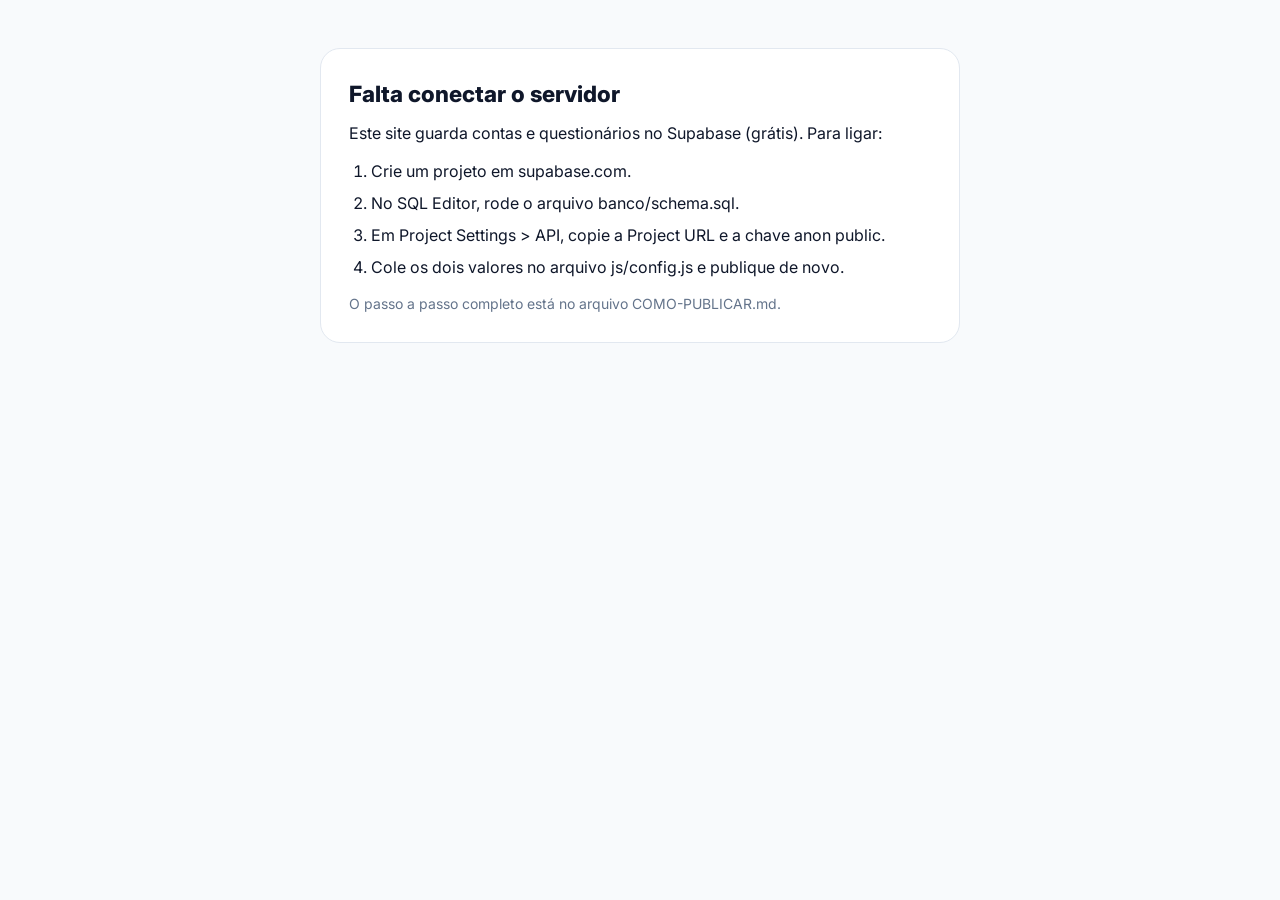
==== html/index.html @ fd504696 "Add files via upload" ====
<!DOCTYPE html>
<html lang="pt-BR">
<head>
  <meta charset="UTF-8">
  <meta name="viewport" content="width=device-width, initial-scale=1">
  <title>QuestãoCerta</title>
  <noscript><style>.carregando{display:none}</style></noscript>
  <meta name="color-scheme" content="light dark">
  <script src="../js/tema.js"></script>
  <link rel="preconnect" href="https://fonts.googleapis.com">
  <link rel="preconnect" href="https://fonts.gstatic.com" crossorigin>
  <link href="https://fonts.googleapis.com/css2?family=Inter:wght@400;500;600;700;800&display=swap" rel="stylesheet">
  <link rel="stylesheet" href="../css/style.css">
  <link rel="stylesheet" href="../css/paginas.css">
</head>
<body class="deslogado">

  <!-- ========== CABEÇALHO ========== -->
  <header class="topbar">
    <button class="menu-btn" id="btn-menu" type="button" aria-label="Abrir menu" aria-expanded="false" aria-controls="drawer">
      <span data-icone="menu" data-tam="22"></span>
    </button>

    <a class="brand" href="#/" aria-label="QuestãoCerta — início">
      <span class="brand-mark" aria-hidden="true"><span data-icone="logo" data-tam="20"></span></span>
      <span class="brand-name">Questão<span>Certa</span></span>
    </a>

    <label class="search" for="busca">
      <span data-icone="busca" data-tam="18"></span>
      <input id="busca" type="search" placeholder="Buscar por matéria, título ou descrição..." autocomplete="off">
    </label>

    <button class="btn btn-primary btn-criar" id="btn-criar" type="button" aria-label="Criar questionário">
      <span data-icone="mais" data-tam="18"></span>
      <span class="btn-txt">Criar questionário</span>
    </button>

    <a class="avatar-btn" id="avatar-btn" href="#/perfil" aria-label="Abrir meu perfil"></a>
  </header>

  <!-- ========== TELAS (preenchido pelo roteador) ========== -->
  <main id="view" tabindex="-1"></main>

  <!-- Tela de carregamento (some quando o servidor responde) -->
  <div class="carregando" id="carregando" role="status"><div class="spinner"></div><span>Carregando…</span></div>

  <!-- ========== MENU LATERAL ========== -->
  <div class="drawer-overlay" id="drawer-overlay"></div>
  <aside class="drawer" id="drawer" aria-label="Menu lateral" inert>
    <div class="drawer-head">
      <a class="brand" href="#/" aria-label="QuestãoCerta — início">
        <span class="brand-mark" aria-hidden="true"><span data-icone="logo" data-tam="20"></span></span>
        <span class="brand-name">Questão<span>Certa</span></span>
      </a>
      <button class="icon-btn plain" id="drawer-close" type="button" aria-label="Fechar menu">
        <span data-icone="x" data-tam="22"></span>
      </button>
    </div>

    <div class="drawer-scroll">
      <a class="user-card" href="#/perfil">
        <span id="user-avatar"></span>
        <div>
          <strong id="user-nome"></strong>
          <small id="user-curso"></small>
        </div>
      </a>

      <p class="drawer-title">Ações rápidas</p>
      <button class="nav-item quick destaque" type="button" data-acao="criar">
        <span class="nav-ico solid-indigo"><span data-icone="maisCirculo" data-tam="20"></span></span>
        Criar um Questionário
      </button>
      <button class="nav-item quick" type="button" data-acao="responder">
        <span class="nav-ico soft-green"><span data-icone="play" data-tam="20"></span></span>
        Responder Questionário
      </button>

      <p class="drawer-title">Menu principal</p>
      <a class="nav-item" href="#/" data-rota="/"><span data-icone="grade"></span>Início</a>
      <a class="nav-item" href="#/materias" data-rota="/materias"><span data-icone="livro"></span>Matérias</a>
      <a class="nav-item" href="#/estatisticas" data-rota="/estatisticas"><span data-icone="grafico"></span>Minhas Estatísticas</a>
      <a class="nav-item" href="#/salvos" data-rota="/salvos"><span data-icone="marcador"></span>Questionários Salvos</a>
      <a class="nav-item" href="#/perfil" data-rota="/perfil"><span data-icone="usuario"></span>Meu Perfil</a>
      <a class="nav-item" href="#/configuracoes" data-rota="/configuracoes"><span data-icone="engrenagem"></span>Configurações</a>
    </div>

    <div class="drawer-foot">
      <button class="logout" type="button" data-acao="sair">
        <span data-icone="sair" data-tam="18"></span>
        Sair da Conta
      </button>
    </div>
  </aside>

  <!-- ========== JANELA: CRIAR / EDITAR QUESTIONÁRIO ========== -->
  <dialog id="dlg-form" class="dlg" aria-labelledby="dlg-form-title">
    <form id="form-questionario" novalidate>
      <header class="dlg-head">
        <h2 id="dlg-form-title">Novo questionário</h2>
        <button class="icon-btn" type="button" data-fechar aria-label="Fechar"><span data-icone="x" data-tam="20"></span></button>
      </header>

      <div class="dlg-body">
        <div class="form-grid">
          <div class="field span-2">
            <label for="f-titulo">Título</label>
            <input id="f-titulo" name="titulo" type="text" maxlength="80" placeholder="Ex.: Atos administrativos e licitações" required>
          </div>
          <div class="field">
            <label for="f-materia">Matéria</label>
            <input id="f-materia" name="materia" type="text" maxlength="40" list="lista-materias" placeholder="Escolha ou digite uma nova" required autocomplete="off">
            <datalist id="lista-materias"></datalist>
          </div>
          <div class="field">
            <label for="f-dificuldade">Dificuldade</label>
            <select id="f-dificuldade" name="dificuldade">
              <option>Fácil</option>
              <option selected>Médio</option>
              <option>Difícil</option>
            </select>
          </div>
          <div class="field span-2">
            <label for="f-descricao">Descrição <span class="opt">(opcional)</span></label>
            <input id="f-descricao" name="descricao" type="text" maxlength="140" placeholder="Em uma frase, do que trata este questionário?">
          </div>
          <div class="field">
            <label for="f-tempo">Tempo em minutos <span class="opt">(opcional)</span></label>
            <input id="f-tempo" name="tempo" type="number" min="1" max="600" placeholder="Calculado se ficar em branco">
          </div>
        </div>

        <div class="questions-head">
          <h3>Questões</h3>
          <span id="q-count" class="muted">0 questões</span>
        </div>
        <div id="questions"></div>

        <button class="btn btn-ghost btn-block" id="btn-add-questao" type="button">
          <span data-icone="mais" data-tam="18"></span>
          Adicionar questão
        </button>
      </div>

      <footer class="dlg-foot">
        <p class="form-error" id="form-error" role="alert" hidden></p>
        <button class="btn btn-ghost" type="button" data-fechar>Cancelar</button>
        <button class="btn btn-primary" type="submit" id="btn-salvar">Salvar questionário</button>
      </footer>
    </form>
  </dialog>

  <!-- ========== JANELA: VISUALIZAR QUESTÕES ========== -->
  <dialog id="dlg-ver" class="dlg" aria-labelledby="ver-titulo">
    <header class="dlg-head">
      <div>
        <h2 id="ver-titulo"></h2>
        <p class="muted" id="ver-meta"></p>
      </div>
      <button class="icon-btn" type="button" data-fechar aria-label="Fechar"><span data-icone="x" data-tam="20"></span></button>
    </header>
    <div class="dlg-body" id="ver-corpo"></div>
  </dialog>

  <!-- ========== JANELA: CRIAR / EDITAR MATÉRIA ========== -->
  <dialog id="dlg-materia" class="dlg dlg-sm" aria-labelledby="dlg-materia-titulo">
    <form id="form-materia" novalidate>
      <header class="dlg-head">
        <h2 id="dlg-materia-titulo">Nova matéria</h2>
        <button class="icon-btn" type="button" data-fechar aria-label="Fechar"><span data-icone="x" data-tam="20"></span></button>
      </header>
      <div class="dlg-body">
        <div class="form-grid one">
          <div class="field">
            <label for="f-mat-nome">Nome</label>
            <input id="f-mat-nome" type="text" maxlength="40" placeholder="Ex.: Língua Portuguesa" autocomplete="off">
          </div>
          <div class="field">
            <label for="f-mat-desc">Descrição <span class="opt">(opcional)</span></label>
            <input id="f-mat-desc" type="text" maxlength="140" placeholder="Do que trata esta matéria?">
          </div>
          <div class="field">
            <span class="label-like" id="rotulo-cores">Cor</span>
            <div class="swatches" id="f-mat-cores" role="radiogroup" aria-labelledby="rotulo-cores"></div>
          </div>
        </div>
      </div>
      <footer class="dlg-foot">
        <p class="form-error" id="form-materia-error" role="alert" hidden></p>
        <button class="btn btn-ghost" type="button" data-fechar>Cancelar</button>
        <button class="btn btn-primary" type="submit" id="btn-salvar-materia">Criar matéria</button>
      </footer>
    </form>
  </dialog>

  <!-- ========== JANELA: ESCOLHER QUESTIONÁRIO ========== -->
  <dialog id="dlg-escolher" class="dlg dlg-sm" aria-labelledby="escolher-titulo">
    <header class="dlg-head">
      <div>
        <h2 id="escolher-titulo">Responder questionário</h2>
        <p class="muted">Escolha qual você quer responder agora.</p>
      </div>
      <button class="icon-btn" type="button" data-fechar aria-label="Fechar"><span data-icone="x" data-tam="20"></span></button>
    </header>
    <div class="dlg-body" id="escolher-lista"></div>
  </dialog>

  <div class="toast" id="toast" role="status" aria-live="polite"></div>

  <!-- Ordem importa: configuração → biblioteca → base → telas → início -->
  <script src="../js/config.js"></script>
  <script src="../js/vendor/supabase.js"></script>
  <script src="../js/utils.js"></script>
  <script src="../js/api.js"></script>
  <script src="../js/dados.js"></script>
  <script src="../js/auth.js"></script>
  <script src="../js/router.js"></script>
  <script src="../js/componentes.js"></script>
  <script src="../js/modais.js"></script>
  <script src="../js/layout.js"></script>
  <script src="../js/paginas/auth.js"></script>
  <script src="../js/paginas/inicio.js"></script>
  <script src="../js/paginas/materias.js"></script>
  <script src="../js/paginas/estatisticas.js"></script>
  <script src="../js/paginas/salvos.js"></script>
  <script src="../js/paginas/perfil.js"></script>
  <script src="../js/paginas/configuracoes.js"></script>
  <script src="../js/paginas/responder.js"></script>
  <script src="../js/app.js"></script>
</body>
</html>
---- css/style.css ----
/* =========================================================
   QuestãoCerta — estilos base
   Cores, cabeçalho, botões, cards, janelas e menu lateral.
   O modo escuro troca apenas as variáveis (:root[data-tema]).
   ========================================================= */

:root {
  --page: #f8fafc;
  --surface: #ffffff;
  --surface-2: #f8fafc;
  --surface-3: #f1f5f9;
  --line: #e2e8f0;
  --line-strong: #cbd5e1;
  --ink: #0f172a;
  --ink-2: #334155;
  --muted: #64748b;
  --faint: #94a3b8;

  --brand: #4f46e5;
  --brand-hover: #4338ca;
  --brand-soft: #eef2ff;
  --brand-line: #e0e7ff;
  --brand-text: #4338ca;

  --ok: #059669;
  --ok-soft: #d1fae5;
  --ok-line: #6ee7b7;
  --ok-text: #065f46;
  --warn: #d97706;
  --warn-soft: #fef3c7;
  --bad: #dc2626;
  --bad-soft: #fee2e2;
  --bad-line: #fecaca;
  --bad-text: #991b1b;
  --info: #2563eb;
  --info-soft: #dbeafe;

  --hero: linear-gradient(180deg, #eef2ff 0%, #f8fafc 100%);
  --topbar-bg: rgba(255, 255, 255, 0.92);
  --overlay: rgba(15, 23, 42, 0.5);
  --sombra-modal: 0 30px 80px rgba(15, 23, 42, 0.3);
  --sombra-botao: 0 4px 12px rgba(79, 70, 229, 0.25);

  --radius: 16px;
  --radius-sm: 10px;
  --font: "Inter", system-ui, -apple-system, "Segoe UI", Roboto, Arial, sans-serif;
  color-scheme: light;
}

:root[data-tema="escuro"] {
  --page: #0b1120;
  --surface: #121b30;
  --surface-2: #0f1729;
  --surface-3: #1a2540;
  --line: #25314d;
  --line-strong: #364466;
  --ink: #e8edf7;
  --ink-2: #c5cee0;
  --muted: #8e9bb7;
  --faint: #6b7a99;

  --brand: #6366f1;
  --brand-hover: #7c7ff5;
  --brand-soft: rgba(99, 102, 241, 0.16);
  --brand-line: rgba(99, 102, 241, 0.35);
  --brand-text: #a5b4fc;

  --ok: #34d399;
  --ok-soft: rgba(16, 185, 129, 0.18);
  --ok-line: rgba(52, 211, 153, 0.5);
  --ok-text: #6ee7b7;
  --warn: #fbbf24;
  --warn-soft: rgba(245, 158, 11, 0.18);
  --bad: #f87171;
  --bad-soft: rgba(239, 68, 68, 0.18);
  --bad-line: rgba(248, 113, 113, 0.4);
  --bad-text: #fca5a5;
  --info: #60a5fa;
  --info-soft: rgba(59, 130, 246, 0.18);

  --hero: linear-gradient(180deg, #131c38 0%, #0b1120 100%);
  --topbar-bg: rgba(11, 17, 32, 0.88);
  --overlay: rgba(2, 6, 18, 0.65);
  --sombra-modal: 0 30px 80px rgba(0, 0, 0, 0.6);
  --sombra-botao: 0 4px 14px rgba(99, 102, 241, 0.3);
  color-scheme: dark;
}

*, *::before, *::after { box-sizing: border-box; }
html { -webkit-text-size-adjust: 100%; }
body {
  margin: 0;
  font-family: var(--font);
  color: var(--ink);
  background: var(--page);
  line-height: 1.5;
  -webkit-font-smoothing: antialiased;
}
h1, h2, h3, h4, p { margin: 0; }
a { color: inherit; }
button, input, select, textarea { font: inherit; color: inherit; }
button { cursor: pointer; }
[hidden] { display: none !important; }
main { outline: 0; }

:focus-visible {
  outline: 3px solid var(--brand-line);
  outline-offset: 1px;
  box-shadow: 0 0 0 2px var(--brand);
}

.container { max-width: 1120px; margin: 0 auto; padding: 0 24px; }
.muted { color: var(--muted); font-size: 0.875rem; }
.ico { display: inline-flex; flex: none; }
.ico svg, [data-icone] svg { display: block; }
[data-icone] { display: inline-flex; flex: none; }
.visualmente-oculto {
  position: absolute; width: 1px; height: 1px; overflow: hidden;
  clip: rect(0 0 0 0); white-space: nowrap;
}
body.no-scroll { overflow: hidden; }

/* ---------- Cabeçalho ---------- */
.topbar {
  position: sticky; top: 0; z-index: 20;
  display: flex; align-items: center; gap: 16px;
  padding: 12px 24px;
  background: var(--topbar-bg);
  backdrop-filter: blur(10px);
  border-bottom: 1px solid var(--line);
}
.menu-btn {
  display: grid; place-items: center; flex: none;
  width: 44px; height: 44px; border-radius: 12px;
  background: var(--surface); border: 1px solid var(--line); color: var(--ink);
  transition: background 0.15s, border-color 0.15s;
}
.menu-btn:hover { background: var(--surface-3); border-color: var(--line-strong); }

.brand { display: flex; align-items: center; gap: 10px; text-decoration: none; color: var(--ink); flex: none; }
.brand-mark {
  display: grid; place-items: center;
  width: 36px; height: 36px; border-radius: 10px;
  color: #fff; background: linear-gradient(135deg, #2563eb, #4f46e5);
}
.brand-name { font-weight: 800; font-size: 1.25rem; letter-spacing: -0.02em; }
.brand-name span { color: var(--brand-text); }
:root:not([data-tema="escuro"]) .brand-name span { color: var(--brand); }

.search {
  flex: 1; max-width: 440px; margin-left: 4px;
  display: flex; align-items: center; gap: 10px;
  padding: 0 14px; height: 42px;
  background: var(--surface-3); border-radius: 12px; color: var(--muted);
  border: 1px solid transparent;
}
.search:focus-within { background: var(--surface); border-color: var(--brand); }
.search input {
  flex: 1; min-width: 0; border: 0; background: transparent; outline: 0; box-shadow: none;
  font-size: 0.9rem; color: var(--ink);
}
.search input::placeholder { color: var(--muted); }
.btn-criar { margin-left: auto; }

.avatar-btn { display: block; flex: none; border-radius: 50%; text-decoration: none; }

/* Avatar (foto ou iniciais) */
.avatar {
  display: grid; place-items: center; flex: none;
  width: 44px; height: 44px; border-radius: 50%;
  background: linear-gradient(135deg, #818cf8, #4f46e5);
  border: 2px solid var(--brand-line);
  color: #fff; font-weight: 700; font-size: 0.95rem;
  object-fit: cover;
}
.avatar.sm { width: 40px; height: 40px; font-size: 0.85rem; }
.avatar.xl { width: 96px; height: 96px; font-size: 1.8rem; border-width: 3px; }

/* ---------- Botões ---------- */
.btn {
  display: inline-flex; align-items: center; justify-content: center; gap: 8px;
  height: 42px; padding: 0 18px; border-radius: 12px;
  border: 1px solid transparent; font-weight: 600; font-size: 0.9rem;
  text-decoration: none; white-space: nowrap;
  transition: background 0.15s, border-color 0.15s, transform 0.05s;
}
.btn:active { transform: translateY(1px); }
.btn:disabled { opacity: 0.5; cursor: not-allowed; transform: none; }
.btn-primary { background: var(--brand); color: #fff; box-shadow: var(--sombra-botao); }
.btn-primary:hover:not(:disabled) { background: var(--brand-hover); }
.btn-ghost { background: var(--surface); border-color: var(--line); color: var(--ink-2); }
.btn-ghost:hover:not(:disabled) { background: var(--surface-3); border-color: var(--line-strong); }
.btn-danger { color: var(--bad); }
.btn-ghost.btn-danger:hover:not(:disabled) { background: var(--bad-soft); border-color: var(--bad-line); }
.btn-block { width: 100%; border-style: dashed; }
.btn-full { width: 100%; }
.btn-sm { height: 36px; padding: 0 12px; font-size: 0.85rem; }

.icon-btn {
  display: grid; place-items: center; flex: none;
  width: 36px; height: 36px; border-radius: 10px;
  background: var(--surface); border: 1px solid var(--line); color: var(--muted);
}
.icon-btn:hover { color: var(--ink); background: var(--surface-3); }
.icon-btn.sm { width: 32px; height: 32px; border-radius: 9px; }
.icon-btn.on { color: var(--brand-text); background: var(--brand-soft); border-color: var(--brand-line); }
.icon-btn.danger:hover { color: var(--bad); background: var(--bad-soft); border-color: var(--bad-line); }
.icon-btn:disabled { opacity: 0.35; cursor: not-allowed; }
.icon-btn.plain { border: 0; background: transparent; width: 40px; height: 40px; }

/* ---------- Destaque (Início) ---------- */
.hero { padding: 56px 0 48px; background: var(--hero); border-bottom: 1px solid var(--line); }
.hero h1 {
  max-width: 720px;
  font-size: clamp(2rem, 4.6vw, 2.9rem);
  line-height: 1.12; letter-spacing: -0.03em; font-weight: 800;
}
.hero-sub { max-width: 620px; margin-top: 16px; font-size: 1.05rem; color: var(--muted); }

.stats { display: grid; grid-template-columns: repeat(4, 1fr); gap: 16px; margin-top: 32px; }
.stats-3 { grid-template-columns: repeat(3, 1fr); margin-top: 24px; }
.stat {
  display: flex; align-items: center; gap: 14px; min-width: 0;
  padding: 16px; background: var(--surface);
  border: 1px solid var(--line); border-radius: var(--radius);
}
.stat-icon { display: grid; place-items: center; width: 44px; height: 44px; border-radius: 12px; flex: none; }
.stat-icon.indigo { background: var(--brand-soft); color: var(--brand-text); }
.stat-icon.green { background: var(--ok-soft); color: var(--ok); }
.stat-icon.amber { background: var(--warn-soft); color: var(--warn); }
.stat-icon.blue { background: var(--info-soft); color: var(--info); }
.stat-icon.red { background: var(--bad-soft); color: var(--bad); }
.stat strong { display: block; font-size: 1.35rem; line-height: 1.2; font-weight: 700; overflow-wrap: anywhere; }
.stat small { color: var(--muted); font-size: 0.8rem; }

/* ---------- Lista ---------- */
.listing { padding: 48px 0 80px; }
.listing-head { display: flex; align-items: flex-end; justify-content: space-between; gap: 24px; flex-wrap: wrap; }
.listing-head h2 { font-size: 1.6rem; font-weight: 800; letter-spacing: -0.02em; }
.listing-head p { color: var(--muted); font-size: 0.9rem; margin-top: 2px; }

.chips { display: flex; gap: 8px; flex-wrap: wrap; }
.chip {
  height: 36px; padding: 0 16px; border-radius: 999px;
  background: var(--surface); border: 1px solid var(--line);
  font-size: 0.8rem; font-weight: 600; color: var(--ink-2);
}
.chip:hover { border-color: var(--line-strong); }
.chip[aria-selected="true"] { background: var(--brand); border-color: var(--brand); color: #fff; }

.grid {
  display: grid; gap: 24px; margin-top: 28px;
  grid-template-columns: repeat(auto-fill, minmax(340px, 1fr));
}
.card {
  display: flex; flex-direction: column; gap: 12px;
  padding: 22px; background: var(--surface);
  border: 1px solid var(--line); border-radius: 20px;
}
.card-top { display: flex; justify-content: space-between; align-items: center; gap: 8px; }
.tag {
  display: inline-flex; align-items: center; gap: 7px; max-width: 70%;
  padding: 3px 12px; border-radius: 999px;
  background: var(--brand-soft); color: var(--brand-text);
  border: 1px solid var(--brand-line); font-size: 0.75rem; font-weight: 600;
}
.tag > span { overflow: hidden; text-overflow: ellipsis; white-space: nowrap; }
.dot { display: inline-block; width: 8px; height: 8px; border-radius: 50%; flex: none; background: var(--brand); }
.badge { padding: 3px 10px; border-radius: 8px; font-size: 0.75rem; font-weight: 700; }
.badge.facil { background: var(--ok-soft); color: var(--ok); }
.badge.medio { background: var(--warn-soft); color: var(--warn); }
.badge.dificil { background: var(--bad-soft); color: var(--bad); }

.card h3 { font-size: 1.15rem; font-weight: 700; letter-spacing: -0.01em; margin-top: 4px; overflow-wrap: anywhere; }
.card-desc { color: var(--muted); font-size: 0.85rem; min-height: 1.3em; overflow-wrap: anywhere; }
.card-meta {
  display: flex; align-items: center; justify-content: space-between; flex-wrap: wrap; gap: 8px 12px;
  padding-top: 14px; margin-top: auto; margin-bottom: 4px;
  border-top: 1px solid var(--line); color: var(--muted); font-size: 0.8rem; font-weight: 500;
}
.card-info { display: flex; gap: 14px; flex-wrap: wrap; }
.card-info span { display: inline-flex; align-items: center; gap: 6px; }
.card-tools { display: flex; gap: 4px; margin-left: auto; }

/* ---------- Estado vazio ---------- */
.empty {
  display: flex; flex-direction: column; align-items: center; text-align: center;
  gap: 8px; margin-top: 28px; padding: 64px 24px;
  background: var(--surface); border: 2px dashed var(--line); border-radius: 20px;
}
.empty-icon {
  display: grid; place-items: center; width: 64px; height: 64px; margin-bottom: 8px;
  border-radius: 18px; background: var(--brand-soft); color: var(--brand-text);
}
.empty h3 { font-size: 1.2rem; font-weight: 700; }
.empty p { max-width: 400px; color: var(--muted); font-size: 0.92rem; margin-bottom: 12px; }

/* ---------- Janelas ---------- */
.dlg {
  width: min(760px, calc(100vw - 24px)); max-height: calc(100dvh - 24px);
  padding: 0; border: 0; border-radius: 20px; background: var(--surface); color: var(--ink);
  box-shadow: var(--sombra-modal);
}
.dlg-sm { width: min(500px, calc(100vw - 24px)); }
.dlg[open] { display: flex; flex-direction: column; }
.dlg::backdrop { background: var(--overlay); backdrop-filter: blur(2px); }
.dlg form { display: flex; flex-direction: column; min-height: 0; flex: 1; }
.dlg-head {
  display: flex; align-items: flex-start; justify-content: space-between; gap: 16px;
  padding: 20px 24px; border-bottom: 1px solid var(--line);
}
.dlg-head h2 { font-size: 1.25rem; font-weight: 800; letter-spacing: -0.01em; overflow-wrap: anywhere; }
.dlg-body { padding: 24px; overflow-y: auto; flex: 1; min-height: 0; }
.dlg-foot {
  display: flex; align-items: center; justify-content: flex-end; flex-wrap: wrap; gap: 10px;
  padding: 16px 24px; border-top: 1px solid var(--line); background: var(--surface-2);
  border-radius: 0 0 20px 20px;
}
.form-error {
  flex: 1 1 100%; padding: 10px 14px; border-radius: 10px;
  background: var(--bad-soft); color: var(--bad-text); font-size: 0.85rem; font-weight: 500;
}

/* Campos */
.form-grid { display: grid; grid-template-columns: 1fr 1fr; gap: 16px; }
.form-grid.one { grid-template-columns: 1fr; }
.span-2 { grid-column: span 2; }
.field { display: flex; flex-direction: column; gap: 6px; min-width: 0; }
.field label, .label-like { font-size: 0.82rem; font-weight: 600; color: var(--ink-2); }
.opt { font-weight: 400; color: var(--muted); }
.dica { color: var(--muted); font-size: 0.78rem; }
.field input, .field select, .field textarea, .alt-row input[type="text"] {
  width: 100%; padding: 10px 12px; border-radius: var(--radius-sm);
  border: 1px solid var(--line); background: var(--surface); font-size: 0.92rem;
}
.field textarea { resize: vertical; min-height: 84px; }
.field input:focus, .field select:focus, .field textarea:focus, .alt-row input[type="text"]:focus {
  outline: 0; border-color: var(--brand); box-shadow: 0 0 0 3px var(--brand-line);
}

/* Seletor de cor */
.swatches { display: flex; gap: 10px; flex-wrap: wrap; }
.swatch { position: relative; display: block; width: 34px; height: 34px; cursor: pointer; }
.swatch input { position: absolute; inset: 0; opacity: 0; margin: 0; cursor: pointer; }
.swatch span {
  display: block; width: 100%; height: 100%; border-radius: 50%; background: var(--cor);
  border: 3px solid var(--surface); box-shadow: 0 0 0 1px var(--line-strong);
  transition: box-shadow 0.15s;
}
.swatch input:checked + span { box-shadow: 0 0 0 3px var(--cor); }
.swatch input:focus-visible + span { box-shadow: 0 0 0 3px var(--ink); }

/* Questões no formulário */
.questions-head { display: flex; align-items: baseline; justify-content: space-between; margin: 28px 0 12px; }
.questions-head h3 { font-size: 1.05rem; font-weight: 700; }
#questions { display: flex; flex-direction: column; gap: 16px; margin-bottom: 16px; }
.q-block {
  display: flex; flex-direction: column; gap: 14px;
  padding: 18px; border: 1px solid var(--line); border-radius: 14px; background: var(--surface-2);
}
.q-block-head { display: flex; align-items: center; justify-content: space-between; }
.q-block-head h4 { font-size: 0.95rem; font-weight: 700; color: var(--brand-text); }
.alts { display: flex; flex-direction: column; gap: 8px; }
.alts-label { font-size: 0.82rem; font-weight: 600; color: var(--ink-2); }
.alts-hint { font-size: 0.78rem; color: var(--muted); margin: 0 0 8px; }
.alt-row { display: flex; align-items: center; gap: 10px; }
.alt-row input[type="radio"] { width: 18px; height: 18px; accent-color: var(--ok); flex: none; cursor: pointer; }
.alt-letter {
  display: grid; place-items: center; flex: none;
  width: 28px; height: 28px; border-radius: 8px;
  background: var(--brand-soft); color: var(--brand-text); font-weight: 700; font-size: 0.8rem;
}
.alt-row:has(input[type="radio"]:checked) .alt-letter { background: var(--ok-soft); color: var(--ok); }
.alt-row:has(input[type="radio"]:checked) input[type="text"] { border-color: var(--ok-line); }
.add-alt {
  align-self: flex-start; background: none; border: 0; padding: 8px 0 0;
  color: var(--brand-text); font-weight: 600; font-size: 0.85rem;
}
.add-alt:hover { text-decoration: underline; }

/* Visualizar questões (também usado na revisão) */
.ver-q { padding: 18px 0; border-bottom: 1px solid var(--line); }
.ver-q:first-child { padding-top: 0; }
.ver-q:last-child { border-bottom: 0; padding-bottom: 0; }
.ver-q h4 { font-size: 0.95rem; font-weight: 600; line-height: 1.5; overflow-wrap: anywhere; white-space: pre-wrap; }
.ver-q h4 b { color: var(--brand-text); margin-right: 6px; }
.ver-alts { list-style: none; margin: 12px 0 0; padding: 0; display: flex; flex-direction: column; gap: 6px; }
.ver-alts li {
  display: flex; gap: 10px; align-items: baseline;
  padding: 9px 12px; border-radius: 10px; border: 1px solid var(--line);
  font-size: 0.9rem; overflow-wrap: anywhere;
}
.ver-alts li b { color: var(--muted); }
.ver-alts li.correta { background: var(--ok-soft); border-color: var(--ok-line); color: var(--ok-text); }
.ver-alts li.correta b { color: var(--ok); }
.ver-alts li.errada { background: var(--bad-soft); border-color: var(--bad-line); color: var(--bad-text); }
.ver-alts li.errada b { color: var(--bad); }
.ver-alts .gabarito { margin-left: auto; font-size: 0.75rem; font-weight: 700; white-space: nowrap; }
.ver-exp { margin-top: 10px; padding: 10px 12px; border-radius: 10px; background: var(--brand-soft); color: var(--ink-2); font-size: 0.85rem; }
.ver-exp b { color: var(--brand-text); }

/* Escolher questionário */
.escolha {
  display: flex; flex-direction: column; gap: 2px; width: 100%; text-align: left;
  padding: 12px 14px; margin-bottom: 8px; border-radius: 12px;
  background: var(--surface); border: 1px solid var(--line);
}
.escolha:hover { border-color: var(--brand); background: var(--brand-soft); }
.escolha-titulo { font-weight: 600; overflow-wrap: anywhere; }
.escolha-meta { color: var(--muted); font-size: 0.8rem; }

/* ---------- Aviso ---------- */
.toast {
  position: fixed; left: 50%; bottom: 24px; z-index: 100;
  transform: translate(-50%, 20px); opacity: 0; pointer-events: none;
  max-width: calc(100vw - 32px); text-align: center;
  padding: 12px 20px; border-radius: 12px;
  background: #0f172a; color: #fff; font-size: 0.9rem; font-weight: 500;
  box-shadow: 0 10px 30px rgba(0, 0, 0, 0.35); border: 1px solid rgba(255, 255, 255, 0.12);
  transition: opacity 0.2s, transform 0.2s;
}
.toast.show { opacity: 1; transform: translate(-50%, 0); }

/* ---------- Menu lateral ---------- */
.drawer-overlay {
  position: fixed; inset: 0; z-index: 40;
  background: var(--overlay); backdrop-filter: blur(2px);
  opacity: 0; visibility: hidden;
  transition: opacity 0.3s ease, visibility 0s linear 0.3s;
}
.drawer-overlay.open { opacity: 1; visibility: visible; transition: opacity 0.3s ease, visibility 0s; }

.drawer {
  position: fixed; top: 0; left: 0; bottom: 0; z-index: 50;
  width: min(320px, 86vw);
  display: flex; flex-direction: column;
  background: var(--surface); border-right: 1px solid var(--line);
  box-shadow: 8px 0 40px rgba(15, 23, 42, 0.18);
  transform: translateX(-104%); visibility: hidden;
  transition: transform 0.38s cubic-bezier(0.22, 1, 0.36, 1), visibility 0s linear 0.38s;
}
.drawer.open { transform: translateX(0); visibility: visible; transition: transform 0.38s cubic-bezier(0.22, 1, 0.36, 1), visibility 0s; }
.drawer-head { display: flex; align-items: center; justify-content: space-between; padding: 18px 20px; border-bottom: 1px solid var(--line); }
.drawer-scroll { flex: 1; overflow-y: auto; padding: 16px 12px 12px; }

.user-card {
  display: flex; align-items: center; gap: 12px;
  padding: 12px; margin: 0 0 18px; text-decoration: none;
  background: var(--surface-2); border: 1px solid var(--line); border-radius: 16px;
}
.user-card:hover { border-color: var(--line-strong); }
.user-card strong { display: block; font-size: 0.95rem; line-height: 1.2; overflow-wrap: anywhere; }
.user-card small { color: var(--ok); font-weight: 600; font-size: 0.78rem; }

.drawer-title {
  margin: 18px 8px 8px; font-size: 0.7rem; font-weight: 700;
  letter-spacing: 0.06em; text-transform: uppercase; color: var(--faint);
}
.user-card + .drawer-title { margin-top: 0; }

.nav-item {
  display: flex; align-items: center; gap: 14px; width: 100%;
  padding: 12px; border: 0; border-radius: 12px; background: transparent;
  text-align: left; text-decoration: none; font-size: 0.95rem; font-weight: 500; color: var(--ink-2);
  transition: background 0.15s, color 0.15s;
}
.nav-item [data-icone] { color: var(--faint); }
.nav-item:hover { background: var(--surface-3); color: var(--ink); }
.nav-item.active { background: var(--brand-soft); color: var(--brand-text); font-weight: 600; }
.nav-item.active [data-icone] { color: var(--brand-text); }
.nav-item.quick { font-weight: 600; font-size: 1rem; padding: 10px; }
.nav-item.destaque { background: var(--brand-soft); color: var(--brand-text); }
.nav-ico { display: grid; place-items: center; flex: none; width: 36px; height: 36px; border-radius: 10px; }
.nav-ico.solid-indigo { background: var(--brand); color: #fff; }
.nav-ico.soft-green { background: var(--ok-soft); color: var(--ok); }
.nav-item .nav-ico [data-icone] { color: inherit; }

.drawer-foot { padding: 14px 20px; border-top: 1px solid var(--line); }
.logout {
  display: flex; align-items: center; justify-content: center; gap: 8px; width: 100%;
  padding: 10px; border: 0; border-radius: 10px; background: transparent;
  color: var(--bad); font-weight: 600; font-size: 0.9rem;
}
.logout:hover { background: var(--bad-soft); }

/* ---------- Responsivo ---------- */
@media (max-width: 860px) {
  .stats { grid-template-columns: repeat(2, 1fr); }
}
@media (max-width: 640px) {
  .topbar { flex-wrap: wrap; padding: 10px 16px; gap: 10px; }
  .search { order: 5; flex: 1 1 100%; max-width: none; margin-left: 0; }
  .container { padding: 0 16px; }
  .hero { padding: 36px 0 32px; }
  .grid { grid-template-columns: 1fr; }
  .form-grid { grid-template-columns: 1fr; }
  .span-2 { grid-column: auto; }
  .dlg-head, .dlg-body, .dlg-foot { padding-left: 16px; padding-right: 16px; }
  .dlg-foot .btn { flex: 1; }
}
@media (max-width: 440px) {
  .btn-criar .btn-txt { display: none; }
  .btn-criar { padding: 0 12px; }
  .stats, .stats-3 { grid-template-columns: 1fr; }
}
@media (prefers-reduced-motion: reduce) {
  *, *::before, *::after { transition-duration: 0.01s !important; animation-duration: 0.01s !important; }
}

/* ---------- Sem conta logada: só as telas de entrar/cadastrar ---------- */
body.deslogado .topbar,
body.deslogado .drawer,
body.deslogado .drawer-overlay { display: none; }
.user-card small { overflow-wrap: anywhere; }

/* ---------- Autoria e carregamento ---------- */
.card-autor { display: flex; align-items: center; gap: 6px; margin-top: -4px; color: var(--muted); font-size: 0.78rem; }
.carregando { position: fixed; inset: 0; z-index: 200; display: grid; place-content: center; justify-items: center; gap: 14px; background: var(--page); color: var(--muted); font-weight: 600; }
.carregando[hidden] { display: none; }
.spinner { width: 38px; height: 38px; border-radius: 50%; border: 4px solid var(--line); border-top-color: var(--brand); animation: girar 0.8s linear infinite; }
@keyframes girar { to { transform: rotate(360deg); } }
.aviso-config { max-width: 640px; margin: 48px auto; padding: 28px; background: var(--surface); border: 1px solid var(--line); border-radius: 20px; }
.aviso-config h1 { font-size: 1.4rem; font-weight: 800; margin-bottom: 10px; }
.aviso-config ol { margin: 14px 0; padding-left: 22px; display: grid; gap: 8px; }
.aviso-config code { background: var(--surface-3); padding: 2px 6px; border-radius: 6px; font-size: 0.85em; }
---- css/paginas.css ----
/* =========================================================
   QuestãoCerta — estilos das telas
   Matérias, Estatísticas, Salvos, Configurações e Responder.
   ========================================================= */

/* ---------- Estrutura comum ---------- */
.page { padding-top: 32px; padding-bottom: 80px; }
.page-estreita { max-width: 860px; }

.page-head { margin-bottom: 24px; }
.page-back {
  display: inline-flex; align-items: center; gap: 6px; margin-bottom: 14px;
  color: var(--muted); font-size: 0.85rem; font-weight: 600; text-decoration: none;
}
.page-back:hover { color: var(--brand-text); }
.page-head-row { display: flex; align-items: flex-end; justify-content: space-between; gap: 16px 24px; flex-wrap: wrap; }
.page-head h1 { font-size: clamp(1.6rem, 3.4vw, 2.1rem); font-weight: 800; letter-spacing: -0.025em; line-height: 1.15; overflow-wrap: anywhere; }
.page-head p { color: var(--muted); margin-top: 6px; max-width: 560px; }
.page-actions { display: flex; gap: 8px; flex-wrap: wrap; }
.section-title { font-size: 1.15rem; font-weight: 700; margin: 36px 0 0; }
.page .empty { margin-top: 8px; }

.panel {
  padding: 24px; margin-top: 20px;
  background: var(--surface); border: 1px solid var(--line); border-radius: 20px;
}
.panel-title { font-size: 1.05rem; font-weight: 700; }
.panel-sub { color: var(--muted); font-size: 0.85rem; margin-top: 2px; margin-bottom: 18px; }
.panel-nota { color: var(--muted); font-size: 0.85rem; margin-top: 10px; }
.painel-grid { display: grid; grid-template-columns: 1.6fr 1fr; gap: 20px; align-items: start; }
.painel-grid .panel { margin-top: 20px; }

/* Barras de progresso */
.progresso { height: 10px; border-radius: 999px; background: var(--surface-3); overflow: hidden; }
.progresso > span { display: block; height: 100%; border-radius: 999px; background: var(--brand); transition: width 0.4s ease; }
.progresso > span.bom { background: var(--ok); }
.progresso > span.medio { background: var(--warn); }
.progresso > span.ruim { background: var(--bad); }

/* ---------- Matérias ---------- */
.grid-materias { grid-template-columns: repeat(auto-fill, minmax(300px, 1fr)); margin-top: 8px; }
.materia-card {
  display: flex; align-items: center; gap: 16px; padding: 18px;
  background: var(--surface); border: 1px solid var(--line); border-radius: 18px;
  border-left: 5px solid var(--cor); text-decoration: none; color: inherit;
  transition: border-color 0.15s, background 0.15s;
}
.materia-card:hover { background: var(--surface-2); border-color: var(--cor); }
.materia-card > .ico { color: var(--faint); margin-left: auto; }
.materia-icon {
  display: grid; place-items: center; flex: none;
  width: 48px; height: 48px; border-radius: 14px;
  background: var(--cor); color: #fff; font-size: 1.3rem; font-weight: 800;
}
.materia-icon.lg { width: 56px; height: 56px; font-size: 1.5rem; }
.materia-corpo { min-width: 0; }
.materia-corpo h3 { font-size: 1.05rem; font-weight: 700; overflow-wrap: anywhere; }
.materia-corpo p { color: var(--muted); font-size: 0.83rem; overflow: hidden; text-overflow: ellipsis; white-space: nowrap; }
.materia-corpo small { display: block; margin-top: 4px; color: var(--muted); font-size: 0.78rem; font-weight: 500; }
.materia-novo {
  display: flex; flex-direction: column; align-items: center; justify-content: center; gap: 6px;
  min-height: 92px; border-radius: 18px; background: transparent;
  border: 2px dashed var(--line-strong); color: var(--muted); font-weight: 600; font-size: 0.9rem;
}
.materia-novo:hover { border-color: var(--brand); color: var(--brand-text); background: var(--brand-soft); }
.materia-titulo { display: flex; align-items: center; gap: 16px; min-width: 0; }

/* ---------- Estatísticas ---------- */
.barras { display: flex; align-items: stretch; gap: 8px; height: 220px; }
.barra-col { flex: 1; min-width: 0; display: flex; flex-direction: column; align-items: center; gap: 6px; }
.barra-valor { font-size: 0.7rem; font-weight: 700; color: var(--muted); }
.barra-trilho { flex: 1; width: 100%; max-width: 40px; display: flex; align-items: flex-end; background: var(--surface-3); border-radius: 8px; overflow: hidden; }
.barra { width: 100%; border-radius: 8px 8px 0 0; background: var(--brand); }
.barra.bom { background: var(--ok); }
.barra.medio { background: var(--warn); }
.barra.ruim { background: var(--bad); }
.barra-rotulo { font-size: 0.68rem; color: var(--muted); white-space: nowrap; }

.sequencia { display: flex; align-items: center; gap: 12px; margin-top: 20px; padding-top: 18px; border-top: 1px solid var(--line); }
.sequencia strong { display: block; line-height: 1.2; }
.sequencia small { color: var(--muted); font-size: 0.8rem; }

.hbarras { display: flex; flex-direction: column; gap: 16px; }
.hbarra-topo { display: flex; justify-content: space-between; gap: 12px; margin-bottom: 6px; font-size: 0.88rem; }
.hbarra-nome { display: inline-flex; align-items: center; gap: 8px; font-weight: 600; overflow-wrap: anywhere; }
.hbarra-valor { color: var(--muted); font-weight: 500; white-space: nowrap; }

.historico { list-style: none; margin: 16px 0 0; padding: 0; }
.historico li { display: flex; align-items: center; gap: 14px; padding: 14px 0; border-top: 1px solid var(--line); }
.historico li:first-child { border-top: 0; padding-top: 0; }
.historico-info { flex: 1; min-width: 0; }
.historico-info strong { display: block; overflow-wrap: anywhere; }
.historico-info small { display: flex; align-items: center; gap: 7px; flex-wrap: wrap; color: var(--muted); font-size: 0.78rem; }
.nota { padding: 4px 10px; border-radius: 8px; font-size: 0.8rem; font-weight: 700; white-space: nowrap; }
.nota.bom { background: var(--ok-soft); color: var(--ok); }
.nota.medio { background: var(--warn-soft); color: var(--warn); }
.nota.ruim { background: var(--bad-soft); color: var(--bad); }

/* ---------- Configurações ---------- */
.foto-row { display: flex; align-items: center; gap: 20px; margin-bottom: 24px; flex-wrap: wrap; }
.foto-acoes { display: flex; flex-direction: column; gap: 8px; }
.foto-botoes { display: flex; gap: 8px; flex-wrap: wrap; }
.avatar-img { object-fit: cover; }
.form-acoes { display: flex; justify-content: flex-end; margin-top: 20px; }
.panel .form-error { margin-top: 16px; }

.tema-opcoes { display: grid; grid-template-columns: repeat(3, 1fr); gap: 12px; }
.tema-card {
  position: relative; display: flex; flex-direction: column; gap: 10px; cursor: pointer;
  padding: 10px; border-radius: 14px; border: 2px solid var(--line); background: var(--surface-2);
}
.tema-card input { position: absolute; opacity: 0; inset: 0; margin: 0; cursor: pointer; }
.tema-card:hover { border-color: var(--line-strong); }
.tema-card.on { border-color: var(--brand); background: var(--brand-soft); }
.tema-card:has(input:focus-visible) { box-shadow: 0 0 0 3px var(--brand-line); }
.tema-prev { display: block; height: 64px; border-radius: 9px; border: 1px solid var(--line-strong); }
.tema-prev.claro { background: linear-gradient(180deg, #4f46e5 0 14px, #f8fafc 14px); }
.tema-prev.escuro { background: linear-gradient(180deg, #6366f1 0 14px, #0b1120 14px); }
.tema-prev.sistema { background: linear-gradient(90deg, #f8fafc 50%, #0b1120 50%); }
.tema-nome { display: inline-flex; align-items: center; justify-content: center; gap: 8px; font-size: 0.88rem; font-weight: 600; }

.dados-linha { display: flex; align-items: center; justify-content: space-between; gap: 16px; padding: 16px 0; border-top: 1px solid var(--line); }
.dados-linha:first-of-type { border-top: 0; padding-top: 0; }
.dados-linha strong { font-size: 0.92rem; }
.dados-linha p { color: var(--muted); font-size: 0.82rem; margin-top: 2px; }
.dados-acoes { flex: none; }

/* ---------- Responder ---------- */
.quiz-top { display: flex; align-items: center; gap: 14px; flex-wrap: wrap; }
.quiz-title { flex: 1; min-width: 180px; display: flex; flex-direction: column; align-items: flex-start; gap: 4px; }
.quiz-title h1 { font-size: 1.25rem; font-weight: 800; letter-spacing: -0.015em; overflow-wrap: anywhere; }
.quiz-clock {
  display: inline-flex; align-items: center; gap: 8px; padding: 8px 14px;
  background: var(--surface); border: 1px solid var(--line); border-radius: 12px;
  font-variant-numeric: tabular-nums; font-weight: 700;
}
.quiz-clock small { color: var(--muted); font-weight: 500; font-size: 0.75rem; }

.quiz-progress { margin: 22px 0 18px; }
.quiz-progress-txt { display: flex; justify-content: space-between; gap: 12px; margin-bottom: 8px; font-size: 0.85rem; }
.quiz-progress-txt span { color: var(--muted); }

.quiz-card { padding: 28px; background: var(--surface); border: 1px solid var(--line); border-radius: 22px; }
.quiz-enun {
  font-size: 1.15rem; font-weight: 600; line-height: 1.55; letter-spacing: -0.005em;
  white-space: pre-wrap; overflow-wrap: anywhere; outline: 0;
}
.opcoes { display: flex; flex-direction: column; gap: 10px; margin-top: 22px; }
.opcao {
  display: flex; align-items: center; gap: 14px; width: 100%; text-align: left;
  padding: 14px 16px; border-radius: 14px; border: 1.5px solid var(--line); background: var(--surface);
  color: var(--ink); transition: border-color 0.15s, background 0.15s;
}
.opcao:hover:not(:disabled) { border-color: var(--brand); background: var(--brand-soft); }
.opcao:disabled { cursor: default; color: var(--ink); }
.opcao .letra {
  display: grid; place-items: center; flex: none; width: 32px; height: 32px; border-radius: 9px;
  background: var(--surface-3); color: var(--ink-2); font-weight: 700; font-size: 0.85rem;
}
.opcao-txt { flex: 1; overflow-wrap: anywhere; }
.opcao.sel { border-color: var(--brand); background: var(--brand-soft); }
.opcao.sel .letra { background: var(--brand); color: #fff; }
.opcao.certa { border-color: var(--ok); background: var(--ok-soft); }
.opcao.certa .letra { background: var(--ok); color: #fff; }
.opcao.certa > .ico { color: var(--ok); }
.opcao.errada { border-color: var(--bad); background: var(--bad-soft); }
.opcao.errada .letra { background: var(--bad); color: #fff; }
.opcao.errada > .ico { color: var(--bad); }

.feedback { margin-top: 18px; padding: 14px 16px; border-radius: 14px; font-size: 0.92rem; }
.feedback.ok { background: var(--ok-soft); color: var(--ok-text); border: 1px solid var(--ok-line); }
.feedback.erro { background: var(--bad-soft); color: var(--bad-text); border: 1px solid var(--bad-line); }
.feedback p { margin-top: 6px; color: var(--ink-2); }

.quiz-acoes { display: flex; align-items: center; gap: 10px; margin-top: 24px; }
.espaco { flex: 1; }

.quiz-nav { display: flex; align-items: center; gap: 8px; flex-wrap: wrap; margin-top: 22px; }
.qn {
  width: 38px; height: 38px; border-radius: 10px; font-weight: 700; font-size: 0.85rem;
  background: var(--surface); border: 1.5px solid var(--line); color: var(--ink-2);
}
.qn:hover { border-color: var(--brand); }
.qn.sel { background: var(--brand-soft); border-color: var(--brand-line); color: var(--brand-text); }
.qn.certa { background: var(--ok-soft); border-color: var(--ok-line); color: var(--ok); }
.qn.errada { background: var(--bad-soft); border-color: var(--bad-line); color: var(--bad); }
.qn.atual { box-shadow: 0 0 0 3px var(--brand-line); border-color: var(--brand); }
.quiz-nav .finalizar { margin-left: auto; }

/* Resultado */
.resultado-topo { display: flex; align-items: center; gap: 28px; flex-wrap: wrap; margin-bottom: 8px; }
.anel {
  --p: 0; --cor-anel: var(--brand);
  display: grid; place-items: center; flex: none; width: 150px; height: 150px; border-radius: 50%;
  background: conic-gradient(var(--cor-anel) calc(var(--p) * 1%), var(--surface-3) 0);
}
.anel.bom { --cor-anel: var(--ok); }
.anel.medio { --cor-anel: var(--warn); }
.anel.ruim { --cor-anel: var(--bad); }
.anel > div {
  display: grid; place-content: center; text-align: center;
  width: 118px; height: 118px; border-radius: 50%; background: var(--page);
}
.anel strong { font-size: 2rem; font-weight: 800; line-height: 1; }
.anel small { color: var(--muted); font-size: 0.75rem; }
.resultado-texto { flex: 1; min-width: 220px; }
.resultado-texto h1 { font-size: clamp(1.5rem, 3.4vw, 2rem); font-weight: 800; letter-spacing: -0.02em; outline: 0; }
.resultado-texto p { margin-top: 6px; color: var(--ink-2); }
.resultado-texto .muted { color: var(--muted); }
.resultado-acoes { display: flex; gap: 10px; flex-wrap: wrap; margin-top: 22px; }

.revisao { display: flex; flex-direction: column; gap: 10px; margin-top: 16px; }
.rev { background: var(--surface); border: 1px solid var(--line); border-radius: 14px; border-left-width: 5px; }
.rev.certa { border-left-color: var(--ok); }
.rev.errada { border-left-color: var(--bad); }
.rev.branco { border-left-color: var(--warn); }
.rev summary { display: flex; align-items: center; gap: 12px; padding: 14px 16px; cursor: pointer; list-style: none; }
.rev summary::-webkit-details-marker { display: none; }
.rev-n { flex: none; font-weight: 800; color: var(--muted); }
.rev-enun { flex: 1; min-width: 0; font-weight: 600; font-size: 0.92rem; overflow: hidden; text-overflow: ellipsis; white-space: nowrap; }
.rev[open] .rev-enun { white-space: normal; }
.rev-status { flex: none; padding: 3px 10px; border-radius: 8px; font-size: 0.75rem; font-weight: 700; }
.rev-status.certa { background: var(--ok-soft); color: var(--ok); }
.rev-status.errada { background: var(--bad-soft); color: var(--bad); }
.rev-status.branco { background: var(--warn-soft); color: var(--warn); }
.rev-corpo { padding: 0 16px 16px; }
.rev-corpo .ver-alts { margin-top: 0; }

/* ---------- Responsivo ---------- */
@media (max-width: 860px) {
  .painel-grid { grid-template-columns: 1fr; }
  .barras { height: 190px; gap: 5px; }
}
@media (max-width: 640px) {
  .page { padding-top: 22px; padding-bottom: 60px; }
  .panel { padding: 18px; border-radius: 18px; }
  .tema-opcoes { grid-template-columns: 1fr; }
  .tema-card { flex-direction: row; align-items: center; }
  .tema-prev { width: 64px; flex: none; height: 44px; }
  .tema-nome { justify-content: flex-start; }
  .dados-linha { flex-direction: column; align-items: flex-start; }
  .historico li { flex-wrap: wrap; }
  .quiz-card { padding: 20px; border-radius: 18px; }
  .quiz-acoes { flex-wrap: wrap; }
  .quiz-acoes .btn { flex: 1; }
  .barra-rotulo { display: none; }
  .anel { width: 128px; height: 128px; }
  .anel > div { width: 100px; height: 100px; }
}

/* ---------- Entrar / Criar conta ---------- */
.auth {
  min-height: 100dvh; display: grid; place-items: center; padding: 32px 16px;
  background: var(--hero);
}
.auth-card {
  width: min(440px, 100%); padding: 36px;
  background: var(--surface); border: 1px solid var(--line); border-radius: 24px;
  box-shadow: 0 20px 60px rgba(15, 23, 42, 0.08);
}
.auth-card.larga { width: min(620px, 100%); }
.auth-card .brand { margin-bottom: 24px; }
.auth-card h1 { font-size: 1.6rem; font-weight: 800; letter-spacing: -0.02em; }
.auth-sub { color: var(--muted); margin: 6px 0 24px; font-size: 0.92rem; }
.auth-form { display: flex; flex-direction: column; gap: 16px; }
.auth-form .form-error { margin: 0; }
.check { display: flex; align-items: center; gap: 10px; font-size: 0.88rem; color: var(--ink-2); cursor: pointer; }
.check input { width: 17px; height: 17px; accent-color: var(--brand); }
.auth-rodape { margin-top: 22px; text-align: center; color: var(--muted); font-size: 0.9rem; }
.auth-rodape a { color: var(--brand-text); font-weight: 700; text-decoration: none; }
.auth-rodape a:hover { text-decoration: underline; }
.auth-ajuda { margin-top: 18px; font-size: 0.85rem; color: var(--muted); }
.auth-ajuda summary { cursor: pointer; font-weight: 600; color: var(--ink-2); }
.auth-ajuda p { margin-top: 8px; }

.senha-wrap { position: relative; }
.senha-wrap input { padding-right: 84px; }
.senha-toggle {
  position: absolute; top: 50%; right: 8px; transform: translateY(-50%);
  padding: 4px 10px; border: 0; border-radius: 8px; background: transparent;
  color: var(--brand-text); font-size: 0.78rem; font-weight: 700;
}
.senha-toggle:hover { background: var(--brand-soft); }

/* ---------- Meu perfil ---------- */
.perfil-card { margin-top: 0; }
.perfil-topo { display: flex; align-items: center; gap: 20px; flex-wrap: wrap; padding-bottom: 22px; border-bottom: 1px solid var(--line); }
.perfil-nome { min-width: 0; display: flex; flex-direction: column; align-items: flex-start; gap: 6px; }
.perfil-nome h2 { font-size: 1.5rem; font-weight: 800; letter-spacing: -0.02em; overflow-wrap: anywhere; }
.perfil-nome p { color: var(--muted); overflow-wrap: anywhere; }
.perfil-dados { display: grid; grid-template-columns: 1fr 1fr; gap: 20px 24px; margin: 22px 0 0; }
.perfil-item dt { font-size: 0.75rem; font-weight: 700; letter-spacing: 0.05em; text-transform: uppercase; color: var(--faint); }
.perfil-item dd { margin: 4px 0 0; font-weight: 500; overflow-wrap: anywhere; }
.perfil-item dd.vazio { color: var(--faint); font-weight: 400; font-style: italic; }
.page .stats { margin-top: 20px; }

/* ---------- Excluir conta ---------- */
.excluir-conta { display: flex; gap: 8px; flex-wrap: wrap; justify-content: flex-end; }
.input-inline {
  width: 160px; height: 36px; padding: 0 12px; border-radius: 10px;
  border: 1px solid var(--line); background: var(--surface); font-size: 0.85rem;
}
.input-inline:focus { outline: 0; border-color: var(--brand); box-shadow: 0 0 0 3px var(--brand-line); }

@media (max-width: 640px) {
  .auth-card { padding: 26px 20px; border-radius: 20px; }
  .perfil-dados { grid-template-columns: 1fr; }
  .excluir-conta { justify-content: flex-start; }
}

/* ---------- Início: filtros ---------- */
.listing-tools { display: flex; align-items: center; gap: 10px; flex-wrap: wrap; }
.segmento { display: inline-flex; padding: 3px; border-radius: 12px; background: var(--surface-3); border: 1px solid var(--line); }
.segmento button { height: 32px; padding: 0 14px; border: 0; border-radius: 9px; background: transparent; color: var(--ink-2); font-size: 0.82rem; font-weight: 600; }
.segmento button[aria-pressed="true"] { background: var(--surface); color: var(--brand-text); box-shadow: 0 1px 3px rgba(15, 23, 42, 0.12); }
.chips-linha { margin-top: 16px; }
.materia-autor { color: var(--faint) !important; font-size: 0.76rem !important; margin-top: 2px; }
.auth-link { align-self: flex-start; margin-top: -6px; color: var(--brand-text); font-size: 0.85rem; font-weight: 600; text-decoration: none; }
.auth-link:hover { text-decoration: underline; }
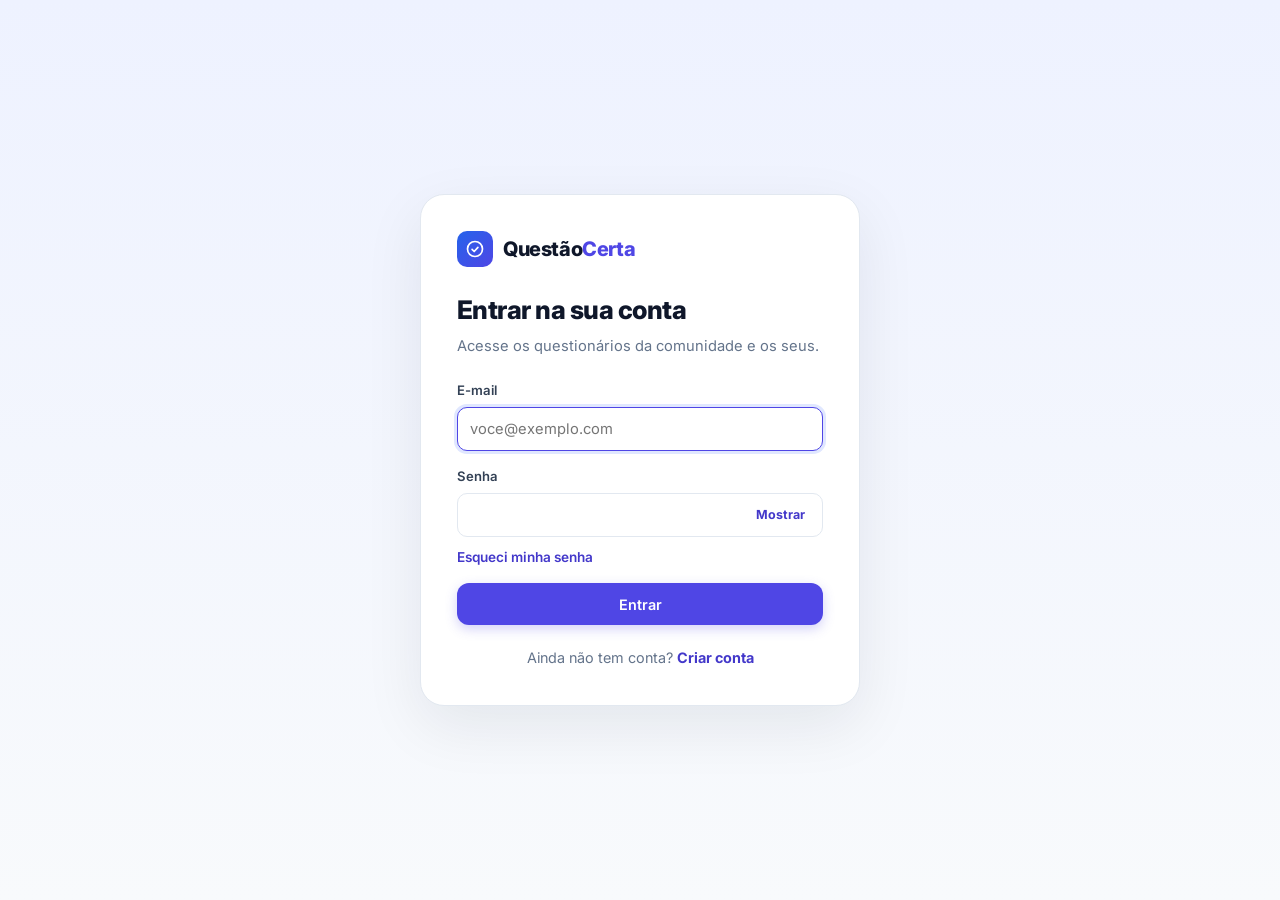
==== commit d0041ce5: "Add favicon link to index.html" ====
--- a/html/index.html
+++ b/html/index.html
@@ -9,6 +9,8 @@
   <script src="../js/tema.js"></script>
   <link rel="preconnect" href="https://fonts.googleapis.com">
   <link rel="preconnect" href="https://fonts.gstatic.com" crossorigin>
+  <link rel="icon" type="image/x-icon" href="/favicon.svg">
+
   <link href="https://fonts.googleapis.com/css2?family=Inter:wght@400;500;600;700;800&display=swap" rel="stylesheet">
   <link rel="stylesheet" href="../css/style.css">
   <link rel="stylesheet" href="../css/paginas.css">
